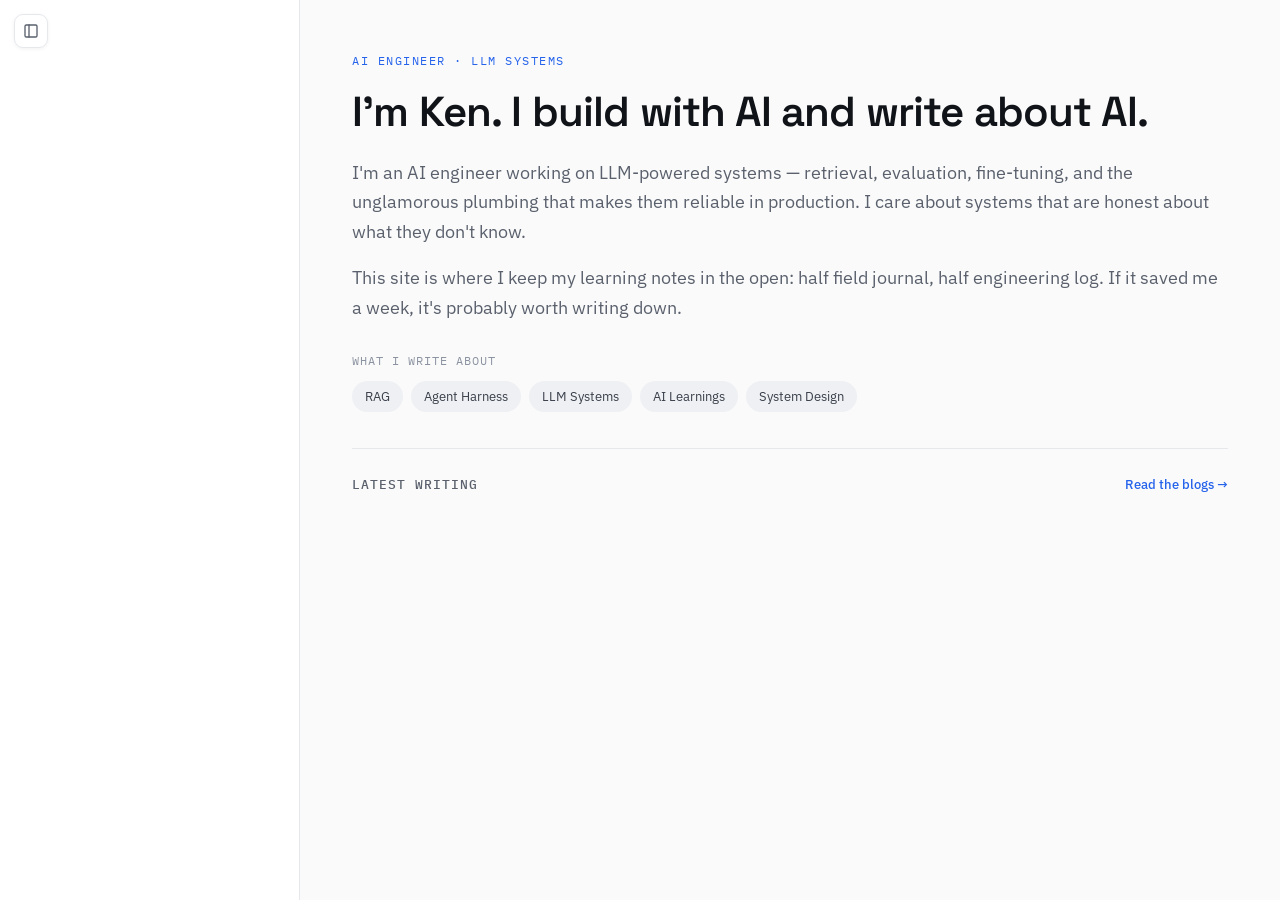
==== index.html @ 0beaa910 "ken's personal website Co-Authored-By: Claude Opus 4.8 (1M context) <noreply@anthropic.com>" ====
<!DOCTYPE html>
<html lang="en" data-theme="light">
<head>
<meta charset="UTF-8">
<meta name="viewport" content="width=device-width, initial-scale=1">
<title>Ken Huang — AI Engineer</title>
<meta name="description" content="Ken Huang — AI engineer. Notes on building reliable systems with LLMs: retrieval, evals, fine-tuning.">
<link rel="preconnect" href="https://fonts.googleapis.com">
<link rel="preconnect" href="https://fonts.gstatic.com" crossorigin>
<link href="https://fonts.googleapis.com/css2?family=IBM+Plex+Sans:wght@400;500;600;700&family=IBM+Plex+Mono:wght@400;500&family=Space+Grotesk:wght@500;600;700&display=swap" rel="stylesheet">
<link rel="stylesheet" href="styles.css">
<script src="theme.js"></script>
</head>
<body>
<div class="layout">

  <aside class="sidebar" data-page="about"></aside>

  <main class="main">
    <div class="eyebrow">AI Engineer · LLM Systems</div>
    <h1 class="hero-title">I'm Ken. I build with AI and write about AI.</h1>
    <p class="lead">I'm an AI engineer working on LLM-powered systems — retrieval, evaluation, fine-tuning, and the unglamorous plumbing that makes them reliable in production. I care about systems that are honest about what they don't know.</p>
    <p class="lead" style="margin-bottom:30px">This site is where I keep my learning notes in the open: half field journal, half engineering log. If it saved me a week, it's probably worth writing down.</p>

    <div style="margin-bottom:36px">
      <div class="block-label">What I write about</div>
      <div class="topics">
        <span class="chip">RAG</span>
        <span class="chip">Agent Harness</span>
        <span class="chip">LLM Systems</span>
        <span class="chip">AI Learnings</span>
        <span class="chip">System Design</span>
      </div>
    </div>

    <div class="section-head">
      <h2>Latest writing</h2>
      <a class="link-accent" href="blogs.html">Read the blogs →</a>
    </div>
    <!--LATEST:START--><!--LATEST:END-->
  </main>

</div>
</body>
</html>
---- styles.css ----
/* ===== Ken Huang — personal site =====
   Design tokens + components. Light default, [data-theme="dark"] overrides. */

:root {
  --bg:#fafafa; --surface:#ffffff; --panel:#f2f3f5;
  --fg:#101318; --muted:#5a616d; --faint:#8b93a1;
  --border:#e6e8ec; --accent:#2563eb; --accent-soft:#e6effb;
  --chip-bg:#eef0f3; --chip-fg:#3a3f4a; --input-bg:#ffffff;
  --code-str:#3f9a6d;
  --sans:'IBM Plex Sans',system-ui,sans-serif;
  --display:'Space Grotesk',system-ui,sans-serif;
  --mono:'IBM Plex Mono',ui-monospace,Menlo,monospace;
}
html[data-theme="dark"] {
  --bg:#0b0d11; --surface:#12151b; --panel:#161a21;
  --fg:#e9ebef; --muted:#949bab; --faint:#6c7686;
  --border:#222732; --accent:#60a5fa; --accent-soft:#16223c;
  --chip-bg:#161a21; --chip-fg:#c1c6d0; --input-bg:#12151b;
}

* { box-sizing:border-box; }
html,body { margin:0; }
body {
  background:var(--bg); color:var(--fg);
  font-family:var(--sans); line-height:1.5;
  -webkit-font-smoothing:antialiased;
}
a { color:inherit; }

/* ---------- layout ---------- */
.layout { display:grid; grid-template-columns:300px 1fr; min-height:100vh;
  transition:grid-template-columns .28s ease; }

.sidebar {
  position:sticky; top:0; align-self:start; height:100vh; overflow-x:hidden; overflow-y:auto;
  min-width:0; padding:32px 26px; border-right:1px solid var(--border);
  display:flex; flex-direction:column; gap:22px; background:var(--surface); }
.brand { display:flex; flex-direction:column; align-items:center; text-align:center; gap:14px; }
.avatar { width:150px; height:150px; border-radius:999px; overflow:hidden;
  border:3px solid var(--accent-soft); box-shadow:0 4px 14px rgba(0,0,0,.12); }
.avatar img { width:100%; height:100%; object-fit:cover; display:block; }
.brand-name { font-family:var(--display); font-weight:600; font-size:22px; }
.brand-role { font-family:var(--mono); font-size:13px; color:var(--muted); letter-spacing:.4px; margin-top:3px; }

.socials { display:flex; gap:10px; }
.social-btn { width:32px; height:32px; border-radius:8px; border:1px solid var(--border);
  background:var(--panel); color:var(--muted); display:flex; align-items:center; justify-content:center;
  text-decoration:none; transition:color .15s, border-color .15s; }
.social-btn:hover { color:var(--accent); border-color:var(--accent); }

.nav { display:flex; flex-direction:column; gap:2px; margin-top:4px; }
.nav-link { display:flex; align-items:center; gap:10px; padding:9px 12px; border-radius:8px;
  color:var(--muted); font-size:16px; text-decoration:none; transition:background .15s, color .15s; }
.nav-link:hover { background:var(--panel); color:var(--fg); }
.nav-link.active { background:var(--accent-soft); color:var(--accent); font-weight:600; }
.nav-ic { display:none; width:20px; height:20px; flex-shrink:0; }

.sidebar-foot { margin-top:auto; display:flex; align-items:center; justify-content:space-between;
  padding-top:16px; border-top:1px solid var(--border); }
.copy { font-family:var(--mono); font-size:12.5px; color:var(--faint); }
.theme-toggle { width:30px; height:30px; border-radius:8px; border:1px solid var(--border);
  background:var(--panel); color:var(--muted); cursor:pointer; display:flex; align-items:center;
  justify-content:center; font-size:14px; line-height:1; }
.theme-toggle:hover { color:var(--accent); border-color:var(--accent); }

.main { padding:52px; min-width:0; }

/* collapsible sidebar */
.sidebar-toggle { position:fixed; top:14px; left:14px; z-index:60; width:34px; height:34px;
  padding:0; border-radius:9px; border:1px solid var(--border); background:var(--surface);
  color:var(--muted); cursor:pointer; display:flex; align-items:center; justify-content:center;
  box-shadow:0 1px 4px rgba(0,0,0,.06); transition:color .15s, border-color .15s, background .15s; }
.sidebar-toggle:hover { color:var(--accent); border-color:var(--accent); }
/* collapsed = thin icon rail (desktop only): uniform bare icons, hover tooltips */
@media (min-width:861px) {
  html.sidebar-collapsed .layout { grid-template-columns:60px 1fr; }
  html.sidebar-collapsed .sidebar { padding:32px 0 22px; align-items:center; overflow:visible; }
  /* reserve just enough top space that the nav lands at its expanded height */
  html.sidebar-collapsed .brand { width:100%; gap:20px; overflow:hidden; }
  html.sidebar-collapsed .avatar { visibility:hidden; height:92px; }
  html.sidebar-collapsed .brand-name,
  html.sidebar-collapsed .brand-role { display:none; }
  html.sidebar-collapsed .socials { flex-direction:column; gap:18px; }
  /* every icon: no chrome, same ~20px size */
  html.sidebar-collapsed .social-btn { width:auto; height:auto; border:none; background:none; }
  html.sidebar-collapsed .social-btn svg { width:20px; height:20px; }
  html.sidebar-collapsed .nav { width:100%; }
  html.sidebar-collapsed .nav-link { justify-content:center; padding:11px 0; gap:0; position:relative; }
  html.sidebar-collapsed .nav-link:hover,
  html.sidebar-collapsed .nav-link.active { background:none; }
  html.sidebar-collapsed .nav-ic { display:block; }
  html.sidebar-collapsed .nav-link .label { display:none; }
  html.sidebar-collapsed .nav-link:hover .label {
    display:block; position:absolute; left:calc(100% - 4px); top:50%; transform:translateY(-50%);
    background:var(--fg); color:var(--surface); padding:5px 10px; border-radius:6px;
    font-size:12.5px; line-height:1; white-space:nowrap; z-index:80; pointer-events:none;
    box-shadow:0 4px 12px rgba(0,0,0,.18); }
  html.sidebar-collapsed .sidebar-foot { justify-content:center; width:100%; }
  html.sidebar-collapsed .copy { display:none; }
  html.sidebar-collapsed .theme-toggle { width:auto; height:auto; border:none; background:none; font-size:20px; }
  html.sidebar-collapsed .sidebar-toggle { left:13px; border:none; background:none; box-shadow:none; }
  html.sidebar-collapsed .sidebar-toggle svg { width:20px; height:20px; }
}

/* ---------- shared bits ---------- */
.eyebrow { font-family:var(--mono); font-size:12px; letter-spacing:1.5px; color:var(--accent);
  text-transform:uppercase; margin-bottom:18px; }
.chip { padding:6px 13px; border-radius:999px; background:var(--chip-bg); color:var(--chip-fg);
  font-size:12.5px; text-decoration:none; display:inline-flex; align-items:center; }
.chip.active { background:var(--accent-soft); color:var(--accent); font-weight:600; }
.chip.clickable { cursor:pointer; user-select:none; }
.search { display:flex; align-items:center; gap:8px; padding:9px 13px; background:var(--input-bg);
  border:1px solid var(--border); border-radius:9px; }
.search span { font-size:13px; color:var(--muted); }
.search input { border:none; background:transparent; outline:none; color:var(--fg);
  font-size:13.5px; font-family:inherit; width:170px; }

/* ---------- home ---------- */
.hero-title { margin:0 0 22px; font-family:var(--display); font-size:clamp(30px, 1.4vw + 24px, 46px);
  line-height:1.14; font-weight:600; letter-spacing:-.02em; max-width:100%; text-wrap:balance; }
.lead { margin:0 0 16px; font-size:clamp(15.5px, 0.35vw + 14.5px, 18px); line-height:1.65;
  color:var(--muted); max-width:100%; text-wrap:pretty; }
.block-label { font-family:var(--mono); font-size:11.5px; letter-spacing:1px; text-transform:uppercase;
  color:var(--faint); margin-bottom:12px; }
.topics { display:flex; flex-wrap:wrap; gap:8px; }
.section-head { display:flex; align-items:baseline; justify-content:space-between;
  padding-top:26px; border-top:1px solid var(--border); margin-bottom:18px; }
.section-head h2 { font-size:13px; font-family:var(--mono); letter-spacing:1px; text-transform:uppercase;
  color:var(--muted); margin:0; font-weight:500; }
.link-accent { font-size:13px; color:var(--accent); text-decoration:none; font-weight:500; }
.teaser { text-decoration:none; color:inherit; display:flex; gap:16px; padding:16px 0;
  border-bottom:1px solid var(--border); transition:opacity .15s; }
.teaser:last-child { border-bottom:none; }
.teaser:hover { opacity:.72; }
.teaser .date { font-family:var(--mono); font-size:12px; color:var(--muted); white-space:nowrap;
  padding-top:3px; min-width:66px; }
.teaser h3 { font-family:var(--display); font-size:17px; font-weight:600; margin:0 0 4px; }
.teaser p { margin:0; font-size:13px; color:var(--muted); }

/* ---------- blog list ---------- */
.page-head { display:flex; align-items:flex-end; justify-content:space-between; gap:16px;
  margin-bottom:22px; flex-wrap:wrap; }
.page-title { margin:0; font-family:var(--display); font-size:30px; line-height:1.1;
  font-weight:600; letter-spacing:-.015em; }
.filter-row { display:flex; flex-wrap:wrap; gap:8px; margin-bottom:26px;
  padding-bottom:22px; border-bottom:1px solid var(--border); }
.post-row { text-decoration:none; color:inherit; display:flex; gap:18px;
  padding-bottom:22px; margin-bottom:22px; border-bottom:1px solid var(--border); transition:opacity .15s; }
.post-row:hover { opacity:.72; }
.post-row .num { font-family:var(--mono); font-size:14px; color:var(--accent); font-weight:500; padding-top:2px; }
.post-row .meta { display:flex; gap:9px; font-size:12px; color:var(--muted); font-family:var(--mono); }
.post-row h3 { font-family:var(--display); font-size:19px; font-weight:600; margin:8px 0 7px; }
.post-row p { margin:0; font-size:14.5px; line-height:1.55; color:var(--muted); }
.no-results { color:var(--muted); font-size:15px; padding:20px 0; display:none; }

/* ---------- projects ---------- */
.proj-head { display:flex; align-items:flex-end; justify-content:space-between; gap:16px;
  margin-bottom:26px; flex-wrap:wrap; padding-bottom:22px; border-bottom:1px solid var(--border); }
.synced { display:flex; align-items:center; gap:7px; padding:6px 12px; border:1px solid var(--border);
  border-radius:999px; font-family:var(--mono); font-size:11.5px; color:var(--muted); white-space:nowrap; }
.synced .dot { width:7px; height:7px; border-radius:999px; background:#2ea043;
  box-shadow:0 0 0 3px rgba(46,160,67,.18); }
.project-grid { display:grid; grid-template-columns:1fr 1fr; gap:18px; }
.proj-note { grid-column:1/-1; margin:0; color:var(--muted); font-size:14.5px; }
.proj-note a { color:var(--accent); text-decoration:none; }
.project-card { text-decoration:none; color:inherit; display:flex; flex-direction:column; gap:12px;
  padding:20px; background:var(--surface); border:1px solid var(--border); border-radius:12px;
  transition:border-color .15s, transform .15s; }
.project-card:hover { border-color:var(--accent); transform:translateY(-2px); }
.repo-head { display:flex; align-items:center; gap:9px; flex-wrap:wrap; }
.repo-head svg { color:var(--muted); flex-shrink:0; }
.repo-name { font-family:var(--display); font-size:15px; font-weight:600; color:var(--accent); }
.badge { padding:1px 8px; border:1px solid var(--border); border-radius:999px; font-size:11px;
  color:var(--muted); font-family:var(--mono); }
.project-card p { margin:0; font-size:13.5px; line-height:1.55; color:var(--muted); flex:1; }
.repo-meta { display:flex; align-items:center; gap:16px; font-size:12.5px; color:var(--muted); font-family:var(--mono); }
.repo-meta .stat { display:flex; align-items:center; gap:5px; }
.repo-meta .lang { display:flex; align-items:center; gap:6px; }
.lang-dot { width:11px; height:11px; border-radius:999px; background:#3572A5; }

/* ---------- article (blog post) ---------- */
.main.reading { display:flex; justify-content:center; }
.article { width:100%; max-width:680px; }
.back-link { display:inline-flex; align-items:center; gap:6px; font-family:var(--mono); font-size:12.5px;
  color:var(--muted); text-decoration:none; margin-bottom:26px; }
.back-link:hover { color:var(--accent); }
.article .post-meta { display:flex; align-items:center; gap:10px; font-family:var(--mono);
  font-size:12px; color:var(--muted); margin-bottom:16px; }
.article .post-meta .cat { color:var(--accent); font-weight:500; }
.article h1 { margin:0 0 20px; font-family:var(--display); font-size:36px; line-height:1.12;
  font-weight:600; letter-spacing:-.02em; }
.byline { display:flex; align-items:center; gap:12px; padding-bottom:26px; margin-bottom:30px;
  border-bottom:1px solid var(--border); }
.byline .av { width:36px; height:36px; border-radius:999px; overflow:hidden; border:1px solid var(--border); }
.byline .av img { width:100%; height:100%; object-fit:cover; display:block; }
.byline .who { display:flex; flex-direction:column; line-height:1.25; }
.byline .who b { font-size:13.5px; font-weight:600; }
.byline .who span { font-size:12px; color:var(--muted); }
.byline .fmt { margin-left:auto; display:inline-flex; align-items:center; gap:6px; padding:4px 10px;
  border:1px solid var(--border); border-radius:999px; font-family:var(--mono); font-size:11px; color:var(--muted); }
.byline .fmt i { width:6px; height:6px; border-radius:2px; background:var(--accent); display:inline-block; }
.article .prose { font-size:16.5px; line-height:1.72; color:var(--muted); }
.article .prose.first { font-size:18px; line-height:1.7; color:var(--fg); margin:0 0 22px; }
.article .prose { margin:0 0 20px; }
.article h2 { margin:38px 0 14px; font-family:var(--display); font-size:24px; font-weight:600; letter-spacing:-.01em; }
.article strong { color:var(--fg); }
.article ul, .article ol { margin:0 0 22px; padding-left:22px; font-size:16.5px; line-height:1.75; color:var(--muted); }
.article li { margin-bottom:8px; }
.article blockquote { margin:24px 0; padding:6px 0 6px 22px; border-left:3px solid var(--accent);
  font-size:18px; line-height:1.6; color:var(--fg); font-style:italic; }
.placeholder { border-radius:12px; border:1px solid var(--border); display:flex; align-items:center;
  justify-content:center; }
.placeholder.cover { height:250px; margin-bottom:34px;
  background:repeating-linear-gradient(45deg,var(--panel),var(--panel) 11px,var(--bg) 11px,var(--bg) 22px); }
.placeholder.fig { height:200px; margin-bottom:14px;
  background:repeating-linear-gradient(-45deg,var(--panel),var(--panel) 11px,var(--bg) 11px,var(--bg) 22px); }
.placeholder span { font-family:var(--mono); font-size:12px; color:var(--faint); background:var(--surface);
  padding:6px 12px; border-radius:6px; border:1px solid var(--border); }
.figcap { margin:0 0 22px; font-size:13px; color:var(--faint); text-align:center; font-family:var(--mono); }
.codeblock { border:1px solid var(--border); border-radius:10px; overflow:hidden; margin:0 0 24px; background:var(--panel); }
.code-head { display:flex; align-items:center; gap:7px; padding:9px 14px; border-bottom:1px solid var(--border); }
.code-head .d { width:11px; height:11px; border-radius:999px; }
.code-head .name { margin-left:8px; font-family:var(--mono); font-size:11.5px; color:var(--muted); }
.codeblock pre { margin:0; padding:16px 18px; overflow:auto; font-family:var(--mono);
  font-size:13px; line-height:1.7; color:var(--fg); }
.kw { color:var(--accent); }
.str { color:var(--code-str); }
.tags-foot { display:flex; flex-wrap:wrap; gap:8px; padding-top:26px; margin-top:30px; border-top:1px solid var(--border); }
code.inline { font-family:var(--mono); font-size:13.5px; background:var(--panel); padding:1px 6px; border-radius:5px; }

/* seamless embedded standalone-HTML frame */
.embed-frame { width:100%; border:none; display:block; background:transparent; }
.article.wide { max-width:820px; }

/* ---------- responsive ---------- */
@media (max-width:860px) {
  .layout { grid-template-columns:1fr; }
  .sidebar { position:static; height:auto; flex-direction:row; flex-wrap:wrap; align-items:center;
    justify-content:space-between; border-right:none; border-bottom:1px solid var(--border); }
  .brand { flex-direction:row; text-align:left; gap:12px; }
  .avatar { width:52px; height:52px; }
  .nav { flex-direction:row; margin-top:0; flex-wrap:wrap; }
  .sidebar-foot { margin-top:0; padding-top:0; border-top:none; width:100%; flex-basis:100%; }
  .main { padding:34px 24px; }
  .project-grid { grid-template-columns:1fr; }
  .article h1 { font-size:30px; }
  .sidebar-toggle { display:none; }
  .nav-ic { display:none; }
}
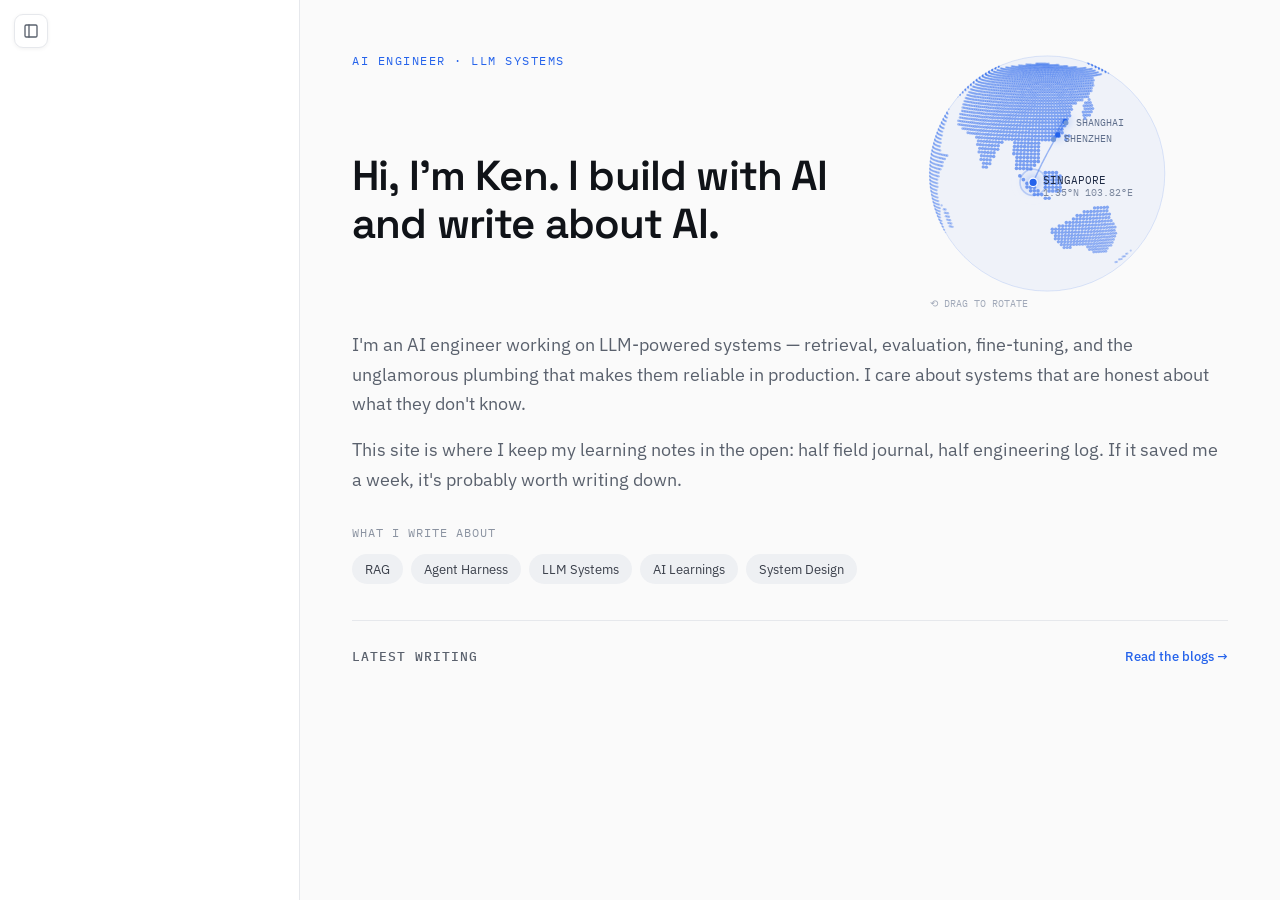
==== commit 29d45f24: "add globe" ====
--- a/index.html
+++ b/index.html
@@ -3,6 +3,7 @@
 <head>
 <meta charset="UTF-8">
 <meta name="viewport" content="width=device-width, initial-scale=1">
+<link rel="icon" type="image/svg+xml" href="assets/favicon.svg">
 <title>Ken Huang — AI Engineer</title>
 <meta name="description" content="Ken Huang — AI engineer. Notes on building reliable systems with LLMs: retrieval, evals, fine-tuning.">
 <link rel="preconnect" href="https://fonts.googleapis.com">
@@ -17,8 +18,13 @@
   <aside class="sidebar" data-page="about"></aside>
 
   <main class="main">
-    <div class="eyebrow">AI Engineer · LLM Systems</div>
-    <h1 class="hero-title">I'm Ken. I build with AI and write about AI.</h1>
+    <div class="hero">
+      <div class="hero-copy">
+        <div class="eyebrow">AI Engineer · LLM Systems</div>
+        <h1 class="hero-title">Hi, I'm Ken. I build with AI and write about AI.</h1>
+      </div>
+      <world-globe class="hero-globe" network="on"></world-globe>
+    </div>
     <p class="lead">I'm an AI engineer working on LLM-powered systems — retrieval, evaluation, fine-tuning, and the unglamorous plumbing that makes them reliable in production. I care about systems that are honest about what they don't know.</p>
     <p class="lead" style="margin-bottom:30px">This site is where I keep my learning notes in the open: half field journal, half engineering log. If it saved me a week, it's probably worth writing down.</p>
 
@@ -41,5 +47,21 @@
   </main>
 
 </div>
+<script src="assets/globe.js"></script>
+<script>
+  // Keep the globe's theme in sync with the site's data-theme (it reads the
+  // attribute every frame, so updating it here re-colours on the next paint).
+  (function () {
+    var root = document.documentElement;
+    function sync() {
+      var mode = root.getAttribute('data-theme') || 'light';
+      document.querySelectorAll('world-globe').forEach(function (g) {
+        g.setAttribute('theme', mode);
+      });
+    }
+    sync();
+    new MutationObserver(sync).observe(root, { attributes: true, attributeFilter: ['data-theme'] });
+  })();
+</script>
 </body>
 </html>
--- a/styles.css
+++ b/styles.css
@@ -116,6 +116,11 @@
   font-size:13.5px; font-family:inherit; width:170px; }
 
 /* ---------- home ---------- */
+.hero { display:grid; grid-template-columns:1fr 304px; gap:28px;
+  align-items:stretch; margin-bottom:8px; }
+.hero-copy { min-width:0; display:flex; flex-direction:column; margin-right:32px; }
+.hero .hero-title { margin:64px 0 auto; text-wrap:pretty; }
+.hero-globe { display:block; width:280px; height:270px; align-self:start; justify-self:start; }
 .hero-title { margin:0 0 22px; font-family:var(--display); font-size:clamp(30px, 1.4vw + 24px, 46px);
   line-height:1.14; font-weight:600; letter-spacing:-.02em; max-width:100%; text-wrap:balance; }
 .lead { margin:0 0 16px; font-size:clamp(15.5px, 0.35vw + 14.5px, 18px); line-height:1.65;
@@ -242,6 +247,9 @@
   .nav { flex-direction:row; margin-top:0; flex-wrap:wrap; }
   .sidebar-foot { margin-top:0; padding-top:0; border-top:none; width:100%; flex-basis:100%; }
   .main { padding:34px 24px; }
+  .hero { grid-template-columns:1fr; gap:8px; }
+  .hero-copy { order:1; margin-right:0; }
+  .hero-globe { order:2; height:320px; width:100%; }
   .project-grid { grid-template-columns:1fr; }
   .article h1 { font-size:30px; }
   .sidebar-toggle { display:none; }
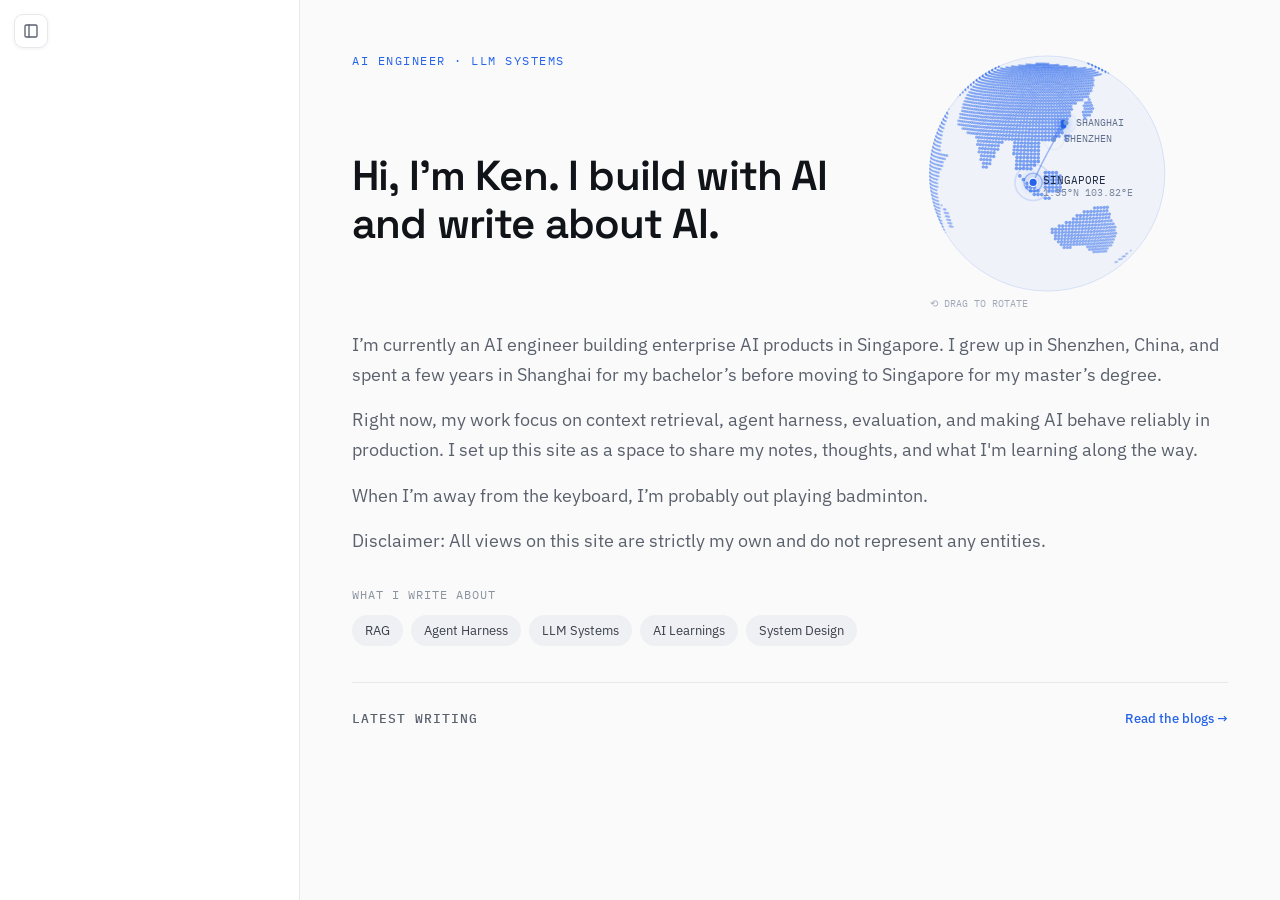
==== commit 860a5d87: "Update introduction" ====
--- a/index.html
+++ b/index.html
@@ -25,8 +25,10 @@
       </div>
       <world-globe class="hero-globe" network="on"></world-globe>
     </div>
-    <p class="lead">I'm an AI engineer working on LLM-powered systems — retrieval, evaluation, fine-tuning, and the unglamorous plumbing that makes them reliable in production. I care about systems that are honest about what they don't know.</p>
-    <p class="lead" style="margin-bottom:30px">This site is where I keep my learning notes in the open: half field journal, half engineering log. If it saved me a week, it's probably worth writing down.</p>
+    <p class="lead">I’m currently an AI engineer building enterprise AI products in Singapore. I grew up in Shenzhen, China, and spent a few years in Shanghai for my bachelor’s before moving to Singapore for my master’s degree.</p>
+    <p class="lead">Right now, my work focus on context retrieval,  agent harness, evaluation, and making AI behave reliably in production. I set up this site as a space to share my notes, thoughts, and what I'm learning along the way.</p>
+    <p class="lead">When I’m away from the keyboard, I’m probably out playing badminton.</p>
+    <p class="lead" style="margin-bottom:30px">Disclaimer: All views on this site are strictly my own and do not represent any entities.</p>
 
     <div style="margin-bottom:36px">
       <div class="block-label">What I write about</div>
--- a/styles.css
+++ b/styles.css
@@ -247,7 +247,7 @@
   .nav { flex-direction:row; margin-top:0; flex-wrap:wrap; }
   .sidebar-foot { margin-top:0; padding-top:0; border-top:none; width:100%; flex-basis:100%; }
   .main { padding:34px 24px; }
-  .hero { grid-template-columns:1fr; gap:8px; }
+  .hero { grid-template-columns:1fr; gap:22px; margin-bottom:22px; }
   .hero-copy { order:1; margin-right:0; }
   .hero-globe { order:2; height:320px; width:100%; }
   .project-grid { grid-template-columns:1fr; }
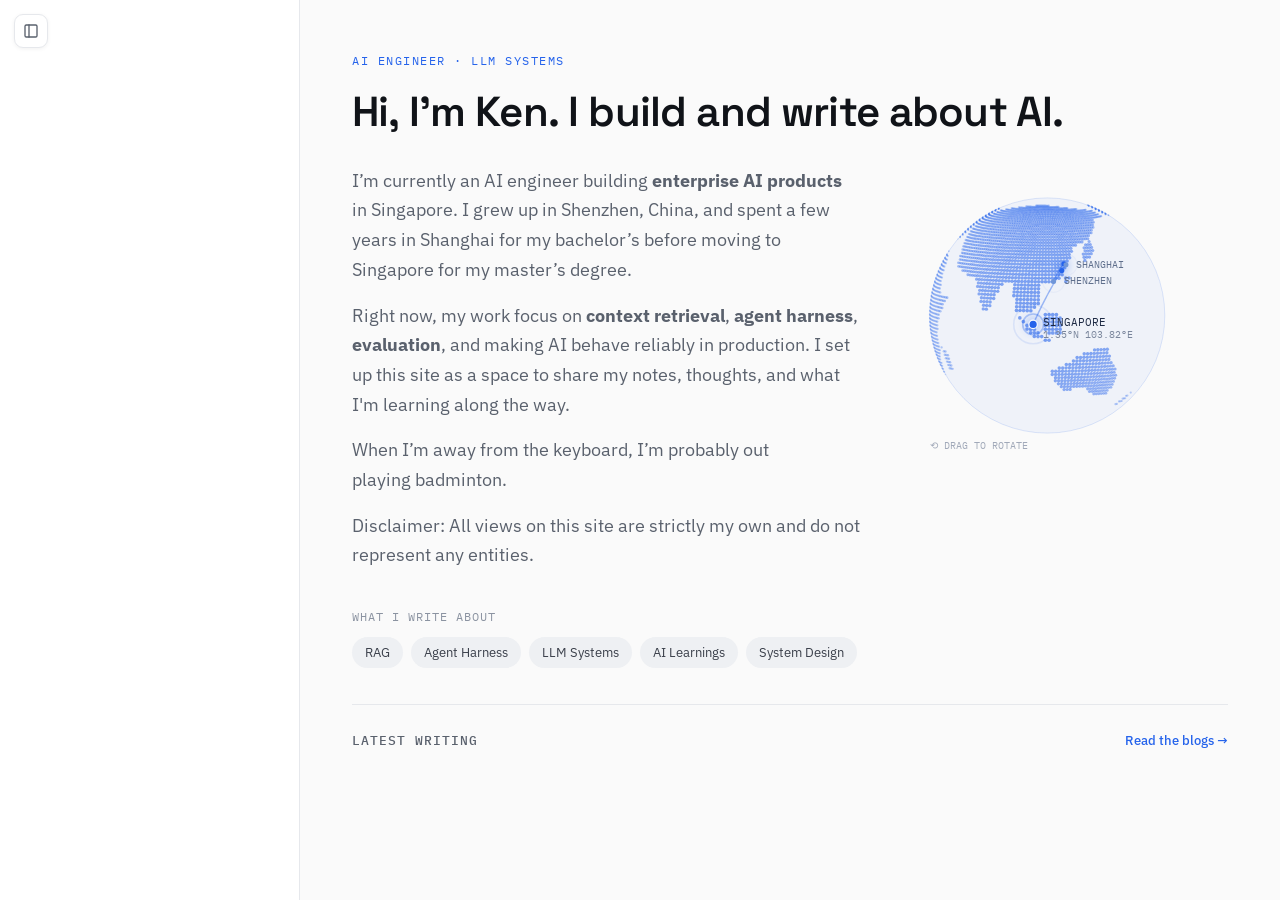
==== commit 98ff52b1: "update paragraph look" ====
--- a/index.html
+++ b/index.html
@@ -18,17 +18,18 @@
   <aside class="sidebar" data-page="about"></aside>
 
   <main class="main">
-    <div class="hero">
-      <div class="hero-copy">
-        <div class="eyebrow">AI Engineer · LLM Systems</div>
-        <h1 class="hero-title">Hi, I'm Ken. I build with AI and write about AI.</h1>
+    <div class="eyebrow">AI Engineer · LLM Systems</div>
+    <h1 class="hero-title">Hi, I'm Ken. I build and write about AI.</h1>
+
+    <div class="intro">
+      <div class="intro-copy">
+        <p class="lead">I’m currently an AI engineer building <strong>enterprise AI products</strong> in Singapore. I grew up in Shenzhen, China, and spent a few years in Shanghai for my bachelor’s before moving to Singapore for my master’s degree.</p>
+        <p class="lead">Right now, my work focus on <strong>context retrieval</strong>, <strong>agent harness</strong>, <strong>evaluation</strong>, and making AI behave reliably in production. I set up this site as a space to share my notes, thoughts, and what I'm learning along the way.</p>
+        <p class="lead">When I’m away from the keyboard, I’m probably out playing badminton.</p>
+        <p class="lead" style="margin-bottom:30px">Disclaimer: All views on this site are strictly my own and do not represent any entities.</p>
       </div>
       <world-globe class="hero-globe" network="on"></world-globe>
     </div>
-    <p class="lead">I’m currently an AI engineer building enterprise AI products in Singapore. I grew up in Shenzhen, China, and spent a few years in Shanghai for my bachelor’s before moving to Singapore for my master’s degree.</p>
-    <p class="lead">Right now, my work focus on context retrieval,  agent harness, evaluation, and making AI behave reliably in production. I set up this site as a space to share my notes, thoughts, and what I'm learning along the way.</p>
-    <p class="lead">When I’m away from the keyboard, I’m probably out playing badminton.</p>
-    <p class="lead" style="margin-bottom:30px">Disclaimer: All views on this site are strictly my own and do not represent any entities.</p>
 
     <div style="margin-bottom:36px">
       <div class="block-label">What I write about</div>
--- a/styles.css
+++ b/styles.css
@@ -116,11 +116,10 @@
   font-size:13.5px; font-family:inherit; width:170px; }
 
 /* ---------- home ---------- */
-.hero { display:grid; grid-template-columns:1fr 304px; gap:28px;
-  align-items:stretch; margin-bottom:8px; }
-.hero-copy { min-width:0; display:flex; flex-direction:column; margin-right:32px; }
-.hero .hero-title { margin:64px 0 auto; text-wrap:pretty; }
-.hero-globe { display:block; width:280px; height:270px; align-self:start; justify-self:start; }
+.intro { display:grid; grid-template-columns:1fr 304px; gap:28px;
+  align-items:start; margin-top:30px; margin-bottom:8px; }
+.intro-copy { min-width:0; margin-right:36px; }
+.hero-globe { display:block; width:280px; height:270px; align-self:start; justify-self:start; margin-top:28px; }
 .hero-title { margin:0 0 22px; font-family:var(--display); font-size:clamp(30px, 1.4vw + 24px, 46px);
   line-height:1.14; font-weight:600; letter-spacing:-.02em; max-width:100%; text-wrap:balance; }
 .lead { margin:0 0 16px; font-size:clamp(15.5px, 0.35vw + 14.5px, 18px); line-height:1.65;
@@ -247,8 +246,8 @@
   .nav { flex-direction:row; margin-top:0; flex-wrap:wrap; }
   .sidebar-foot { margin-top:0; padding-top:0; border-top:none; width:100%; flex-basis:100%; }
   .main { padding:34px 24px; }
-  .hero { grid-template-columns:1fr; gap:22px; margin-bottom:22px; }
-  .hero-copy { order:1; margin-right:0; }
+  .intro { grid-template-columns:1fr; gap:22px; margin-bottom:22px; }
+  .intro-copy { order:1; margin-right:0; }
   .hero-globe { order:2; height:320px; width:100%; }
   .project-grid { grid-template-columns:1fr; }
   .article h1 { font-size:30px; }
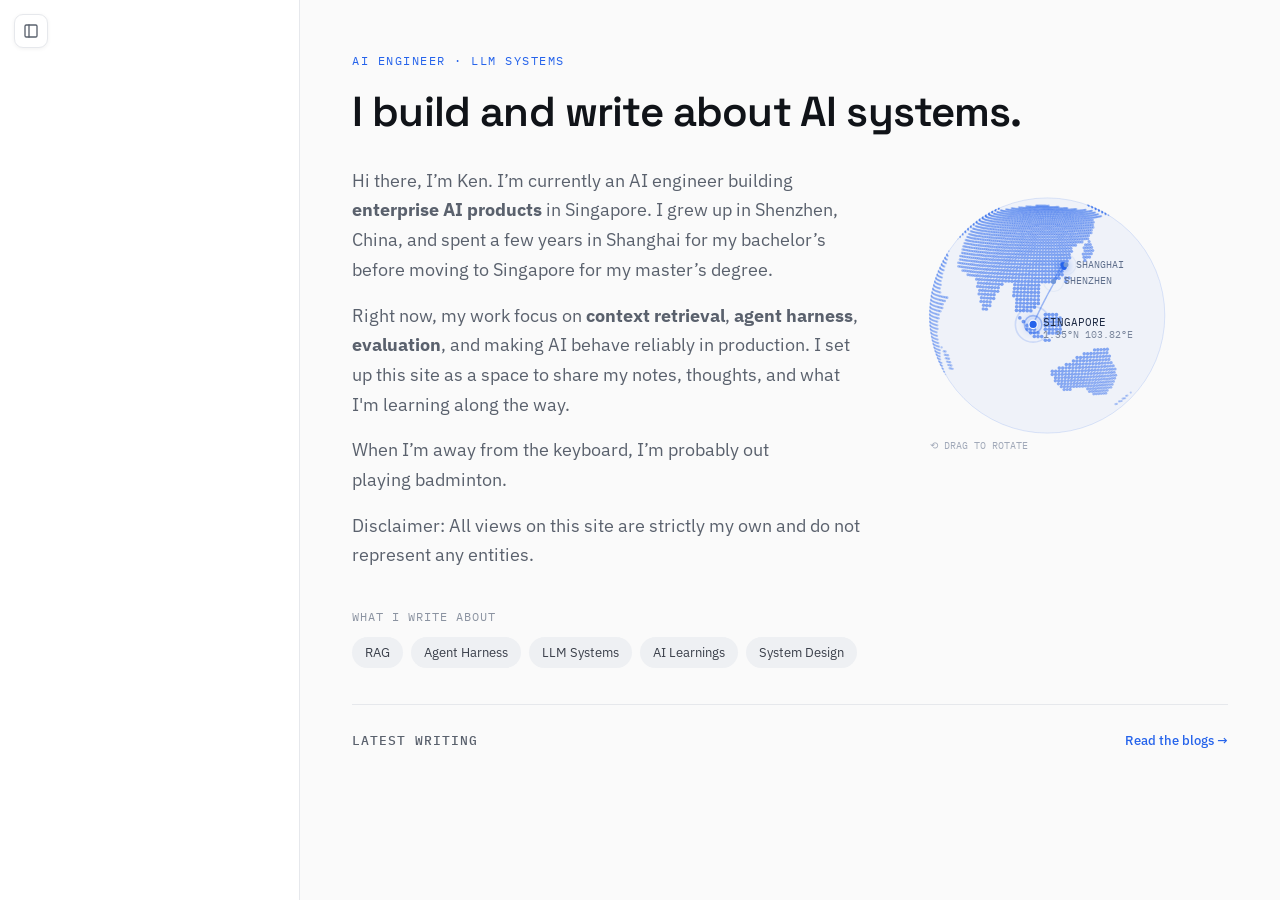
==== commit e635be7b: "update intro" ====
--- a/index.html
+++ b/index.html
@@ -19,11 +19,11 @@
 
   <main class="main">
     <div class="eyebrow">AI Engineer · LLM Systems</div>
-    <h1 class="hero-title">Hi, I'm Ken. I build and write about AI.</h1>
+    <h1 class="hero-title">I build and write about AI systems.</h1>
 
     <div class="intro">
       <div class="intro-copy">
-        <p class="lead">I’m currently an AI engineer building <strong>enterprise AI products</strong> in Singapore. I grew up in Shenzhen, China, and spent a few years in Shanghai for my bachelor’s before moving to Singapore for my master’s degree.</p>
+        <p class="lead">Hi there, I’m Ken. I’m currently an AI engineer building <strong>enterprise AI products</strong> in Singapore. I grew up in Shenzhen, China, and spent a few years in Shanghai for my bachelor’s before moving to Singapore for my master’s degree.</p>
         <p class="lead">Right now, my work focus on <strong>context retrieval</strong>, <strong>agent harness</strong>, <strong>evaluation</strong>, and making AI behave reliably in production. I set up this site as a space to share my notes, thoughts, and what I'm learning along the way.</p>
         <p class="lead">When I’m away from the keyboard, I’m probably out playing badminton.</p>
         <p class="lead" style="margin-bottom:30px">Disclaimer: All views on this site are strictly my own and do not represent any entities.</p>
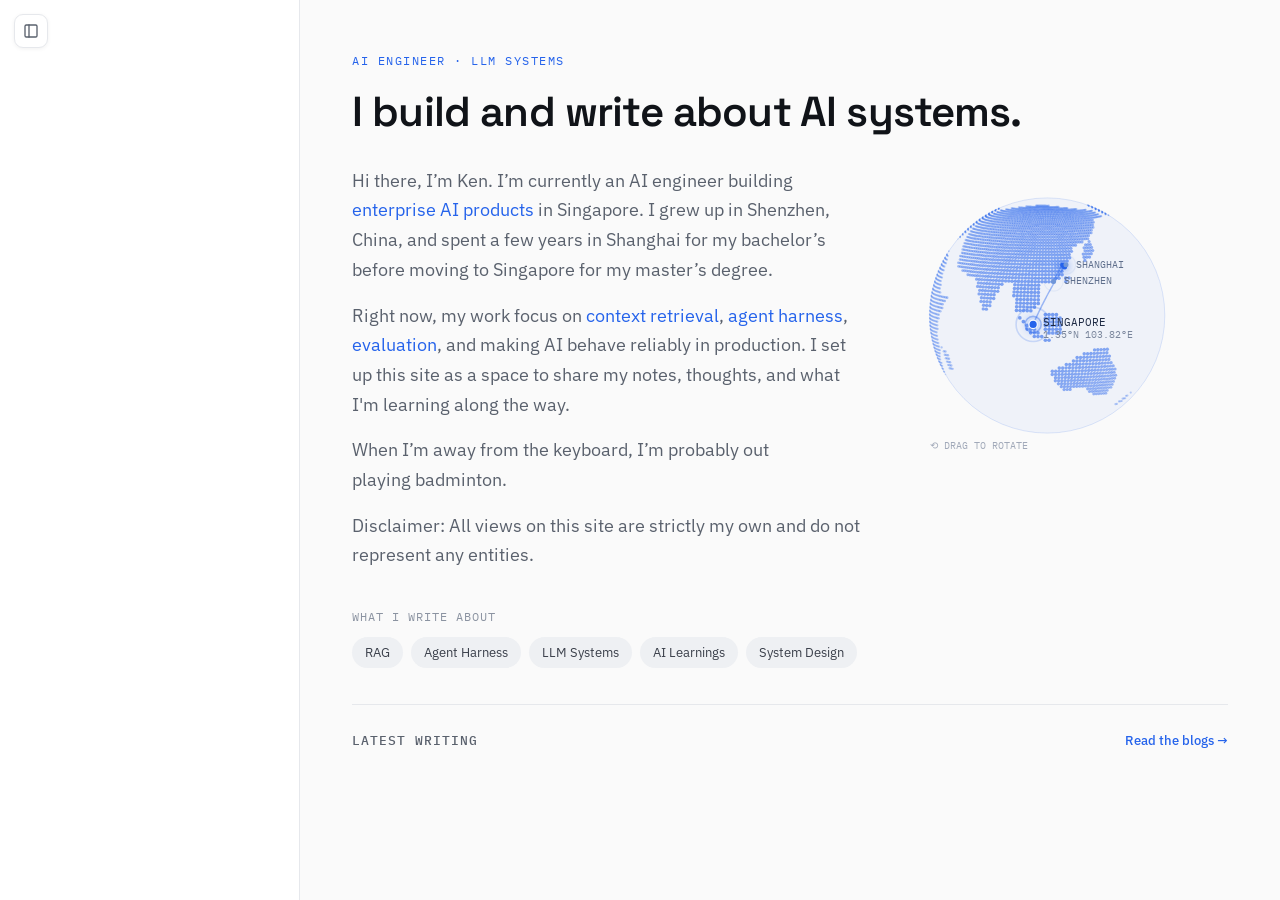
==== commit 16cad5aa: "update website property" ====
--- a/index.html
+++ b/index.html
@@ -6,6 +6,17 @@
 <link rel="icon" type="image/svg+xml" href="assets/favicon.svg">
 <title>Ken Huang — AI Engineer</title>
 <meta name="description" content="Ken Huang — AI engineer. Notes on building reliable systems with LLMs: retrieval, evals, fine-tuning.">
+<meta name="author" content="Ken Huang">
+<link rel="canonical" href="https://hzjken.dev/">
+<meta property="og:type" content="website">
+<meta property="og:site_name" content="Ken Huang">
+<meta property="og:title" content="Ken Huang — AI Engineer">
+<meta property="og:description" content="Ken Huang — AI engineer. Notes on building reliable systems with LLMs: retrieval, evals, fine-tuning.">
+<meta property="og:url" content="https://hzjken.dev/">
+<meta name="twitter:card" content="summary">
+<script type="application/ld+json">
+{"@context":"https://schema.org","@type":"Person","name":"Ken Huang","url":"https://hzjken.dev/","jobTitle":"AI Engineer","description":"AI engineer building enterprise AI products in Singapore. Notes on retrieval, evals, and agent harnesses.","knowsAbout":["RAG","LLM systems","AI agents","evaluation"]}
+</script>
 <link rel="preconnect" href="https://fonts.googleapis.com">
 <link rel="preconnect" href="https://fonts.gstatic.com" crossorigin>
 <link href="https://fonts.googleapis.com/css2?family=IBM+Plex+Sans:wght@400;500;600;700&family=IBM+Plex+Mono:wght@400;500&family=Space+Grotesk:wght@500;600;700&display=swap" rel="stylesheet">
--- a/styles.css
+++ b/styles.css
@@ -119,6 +119,7 @@
 .intro { display:grid; grid-template-columns:1fr 304px; gap:28px;
   align-items:start; margin-top:30px; margin-bottom:8px; }
 .intro-copy { min-width:0; margin-right:36px; }
+.lead strong { color:var(--accent); font-weight:inherit; }
 .hero-globe { display:block; width:280px; height:270px; align-self:start; justify-self:start; margin-top:28px; }
 .hero-title { margin:0 0 22px; font-family:var(--display); font-size:clamp(30px, 1.4vw + 24px, 46px);
   line-height:1.14; font-weight:600; letter-spacing:-.02em; max-width:100%; text-wrap:balance; }
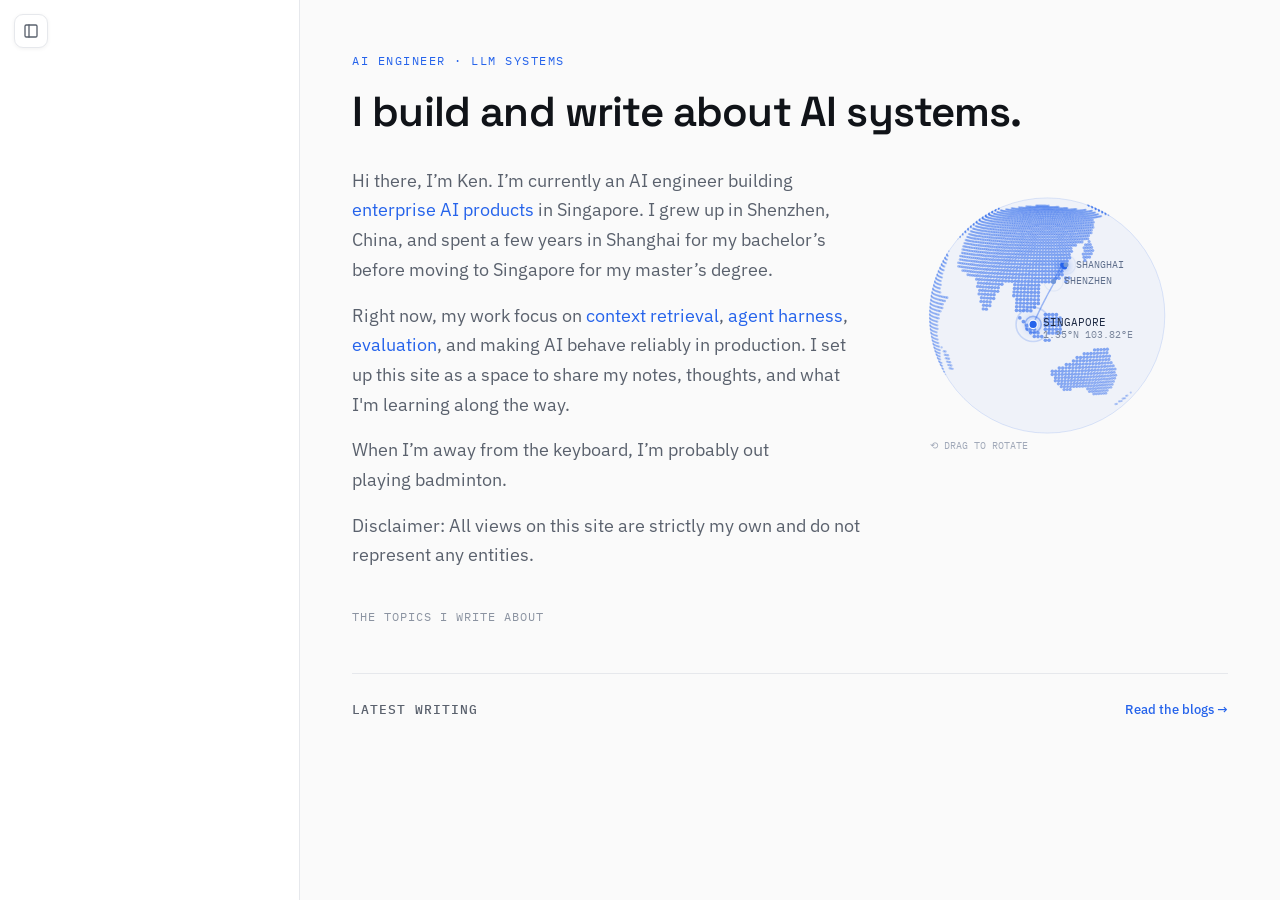
==== commit 6cdd3b66: "add series concept" ====
--- a/index.html
+++ b/index.html
@@ -43,14 +43,8 @@
     </div>
 
     <div style="margin-bottom:36px">
-      <div class="block-label">What I write about</div>
-      <div class="topics">
-        <span class="chip">RAG</span>
-        <span class="chip">Agent Harness</span>
-        <span class="chip">LLM Systems</span>
-        <span class="chip">AI Learnings</span>
-        <span class="chip">System Design</span>
-      </div>
+      <div class="block-label">The topics I write about</div>
+      <div class="topics"><!--SERIES:START--><!--SERIES:END--></div>
     </div>
 
     <div class="section-head">
--- a/styles.css
+++ b/styles.css
@@ -149,6 +149,23 @@
   font-weight:600; letter-spacing:-.015em; }
 .filter-row { display:flex; flex-wrap:wrap; gap:8px; margin-bottom:26px;
   padding-bottom:22px; border-bottom:1px solid var(--border); }
+.filter-label { align-self:center; font-family:var(--mono); font-size:11.5px;
+  letter-spacing:1.2px; text-transform:uppercase; color:var(--faint); margin-right:4px; }
+/* series colors: --sc is set inline per series; color-mix tints adapt to both themes */
+.series-tag { --sc:var(--accent); display:inline-flex; align-items:center; margin-left:8px;
+  padding:2px 9px; border-radius:999px; font-family:var(--mono); font-size:11px;
+  font-weight:500; letter-spacing:.3px; line-height:1.5; white-space:nowrap;
+  vertical-align:middle; color:var(--sc); text-decoration:none;
+  background:color-mix(in srgb, var(--sc) 12%, transparent);
+  border:1px solid color-mix(in srgb, var(--sc) 30%, transparent); }
+.series-chip { --sc:var(--accent); cursor:pointer; user-select:none; display:inline-flex;
+  align-items:center; padding:6px 13px; border-radius:999px; font-size:12.5px;
+  text-decoration:none; color:var(--sc);
+  background:color-mix(in srgb, var(--sc) 11%, transparent);
+  border:1px solid color-mix(in srgb, var(--sc) 32%, transparent);
+  transition:background .15s, color .15s, border-color .15s; }
+a.series-chip:hover { border-color:color-mix(in srgb, var(--sc) 70%, transparent); }
+.series-chip.active { background:var(--sc); color:#fff; border-color:var(--sc); font-weight:600; }
 .post-row { text-decoration:none; color:inherit; display:flex; gap:18px;
   padding-bottom:22px; margin-bottom:22px; border-bottom:1px solid var(--border); transition:opacity .15s; }
 .post-row:hover { opacity:.72; }
@@ -201,9 +218,7 @@
 .byline .who { display:flex; flex-direction:column; line-height:1.25; }
 .byline .who b { font-size:13.5px; font-weight:600; }
 .byline .who span { font-size:12px; color:var(--muted); }
-.byline .fmt { margin-left:auto; display:inline-flex; align-items:center; gap:6px; padding:4px 10px;
-  border:1px solid var(--border); border-radius:999px; font-family:var(--mono); font-size:11px; color:var(--muted); }
-.byline .fmt i { width:6px; height:6px; border-radius:2px; background:var(--accent); display:inline-block; }
+.byline .series-tag { margin-left:auto; }
 .article .prose { font-size:16.5px; line-height:1.72; color:var(--muted); }
 .article .prose.first { font-size:18px; line-height:1.7; color:var(--fg); margin:0 0 22px; }
 .article .prose { margin:0 0 20px; }
